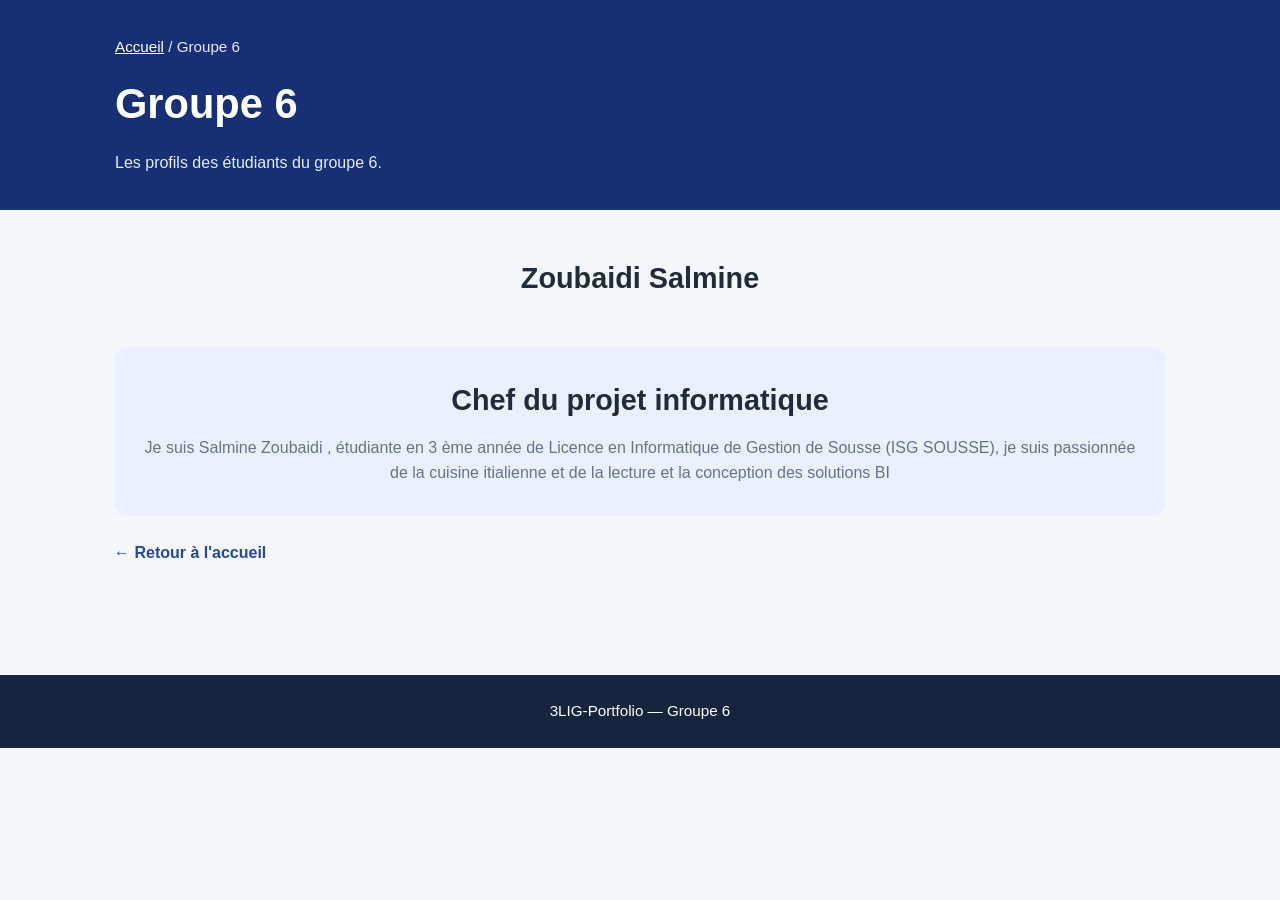
==== index.html @ 39ae94db "modification de l'index" ====
<!DOCTYPE html>
<html lang="fr">
<head>
    <meta charset="UTF-8">
    <meta name="viewport" content="width=device-width, initial-scale=1.0">
    <title>Groupe 6 | 3LIG-Portfolio</title>
    <link rel="stylesheet" href="../../css/styles.css">
</head>
<body>

    <header class="page-header">
        <div class="header-inner">
            <p class="breadcrumb">
                <a href="../../index.html">Accueil</a> / Groupe 6
            </p>
            <h1>Groupe 6</h1>
            <p>Les profils des étudiants du groupe 6.</p>
        </div>
    </header>

    <main class="container">
        <section class="section">
            <h2>Zoubaidi Salmine</h2>
            <div class="callout">
                <h2>Chef du projet informatique </h2>
                <p>
                    Je suis Salmine Zoubaidi , étudiante en 3 ème année de Licence en Informatique de Gestion de Sousse (ISG SOUSSE), je suis passionnée de la cuisine itialienne et de la lecture et la conception des solutions BI
                </p>
            </div>
            <a class="back-link" href="../../index.html">
                ← Retour à l'accueil
            </a>
        </section>
    </main>

    <footer class="footer">
        <p>3LIG-Portfolio — Groupe 6</p>
    </footer>

</body>
</html>
---- css/styles.css ----
/* ===== Réinitialisation ===== */
* {
    box-sizing: border-box;
    margin: 0;
    padding: 0;
}

:root {
    --primary: #2447a8;
    --primary-dark: #172f75;
    --background: #f4f7fc;
    --surface: #ffffff;
    --text: #202b3c;
    --muted: #64748b;
    --border: #e1e7f0;
}

html {
    scroll-behavior: smooth;
}

body {
    font-family: Arial, Helvetica, sans-serif;
    background: var(--background);
    color: var(--text);
    line-height: 1.6;
}

a {
    color: var(--primary);
    text-decoration: none;
}

a:hover {
    text-decoration: underline;
}

/* ===== En-tête et navigation ===== */
.hero {
    background: linear-gradient(135deg, #172f75, #3568d4);
    color: white;
    padding-bottom: 65px;
}

.navbar {
    max-width: 1100px;
    margin: auto;
    padding: 22px 24px;
    display: flex;
    justify-content: space-between;
    align-items: center;
    gap: 20px;
}

.logo {
    color: white;
    font-size: 1.25rem;
    font-weight: bold;
}

.nav-link {
    color: white;
}

.hero-content {
    max-width: 850px;
    margin: auto;
    padding: 65px 24px 20px;
    text-align: center;
}

.eyebrow {
    text-transform: uppercase;
    letter-spacing: 2px;
    font-size: 0.85rem;
    font-weight: bold;
    margin-bottom: 14px;
    opacity: 0.85;
}

.hero h1 {
    font-size: clamp(2rem, 5vw, 3.5rem);
    line-height: 1.2;
    margin-bottom: 20px;
}

.hero-content > p:not(.eyebrow) {
    max-width: 650px;
    margin: 0 auto 28px;
    color: #e5ecff;
}

/* ===== Boutons ===== */
.button {
    display: inline-block;
    background: white;
    color: var(--primary-dark);
    padding: 12px 22px;
    border-radius: 8px;
    font-weight: bold;
}

.button:hover {
    background: #eaf0ff;
    text-decoration: none;
}

/* ===== Contenu principal ===== */
.container {
    max-width: 1100px;
    margin: auto;
    padding: 45px 24px;
}

.intro {
    text-align: center;
    max-width: 780px;
    margin: 0 auto 50px;
}

.intro h2,
.section h2,
.callout h2 {
    font-size: 1.8rem;
    margin-bottom: 12px;
}

.intro p,
.section-description {
    color: var(--muted);
}

.section {
    margin-bottom: 45px;
}

.section > h2,
.section-description {
    text-align: center;
}

.section-description {
    margin-bottom: 28px;
}

/* ===== Grille de cartes ===== */
.cards {
    display: grid;
    grid-template-columns: repeat(auto-fit, minmax(230px, 1fr));
    gap: 22px;
    margin-top: 25px;
}

.card {
    background: var(--surface);
    border: 1px solid var(--border);
    border-radius: 14px;
    padding: 25px;
    box-shadow: 0 5px 18px rgba(25, 45, 85, 0.05);
}

.card h3 {
    margin: 12px 0 8px;
    font-size: 1.2rem;
}

.card p {
    color: var(--muted);
    margin-bottom: 18px;
}

.group-number {
    display: inline-block;
    color: var(--primary);
    background: #eaf0ff;
    padding: 5px 12px;
    border-radius: 7px;
    font-weight: bold;
}

.text-link {
    font-weight: bold;
}

/* ===== Pages de groupe et profils ===== */
.page-header {
    background: var(--primary-dark);
    color: white;
    padding: 35px 24px;
}

.page-header .header-inner {
    max-width: 1050px;
    margin: auto;
}

.page-header h1 {
    margin: 12px 0;
    font-size: clamp(1.8rem, 4vw, 2.6rem);
}

.page-header p {
    color: #e5ecff;
}

.breadcrumb {
    color: #e5ecff;
    font-size: 0.95rem;
}

.breadcrumb a {
    color: white;
    text-decoration: underline;
}

.profile-icon {
    width: 65px;
    height: 65px;
    border-radius: 50%;
    display: grid;
    place-items: center;
    background: #eaf0ff;
    color: var(--primary);
    font-size: 1.35rem;
    font-weight: bold;
    margin-bottom: 14px;
}

.profile-details {
    margin: 20px 0;
}

.profile-details p {
    margin-bottom: 8px;
}

.tag {
    display: inline-block;
    background: #edf2ff;
    color: var(--primary-dark);
    padding: 5px 10px;
    border-radius: 20px;
    margin: 4px 4px 4px 0;
    font-size: 0.85rem;
}

.back-link {
    display: inline-block;
    margin-top: 24px;
    font-weight: bold;
}

.callout {
    background: #eaf0ff;
    border-radius: 14px;
    padding: 30px;
    text-align: center;
    margin-top: 45px;
}

.callout p {
    color: var(--muted);
}

/* ===== Pied de page ===== */
.footer {
    background: #17243d;
    color: white;
    text-align: center;
    padding: 24px;
    margin-top: 20px;
}

.footer p {
    font-size: 0.95rem;
}

/* ===== Adaptation mobile ===== */
@media (max-width: 600px) {
    .navbar {
        padding: 18px;
        flex-wrap: wrap;
    }

    .hero-content {
        padding-top: 40px;
    }

    .container {
        padding: 30px 18px;
    }

    .cards {
        grid-template-columns: 1fr;
    }

    .callout {
        padding: 22px;
    }
}
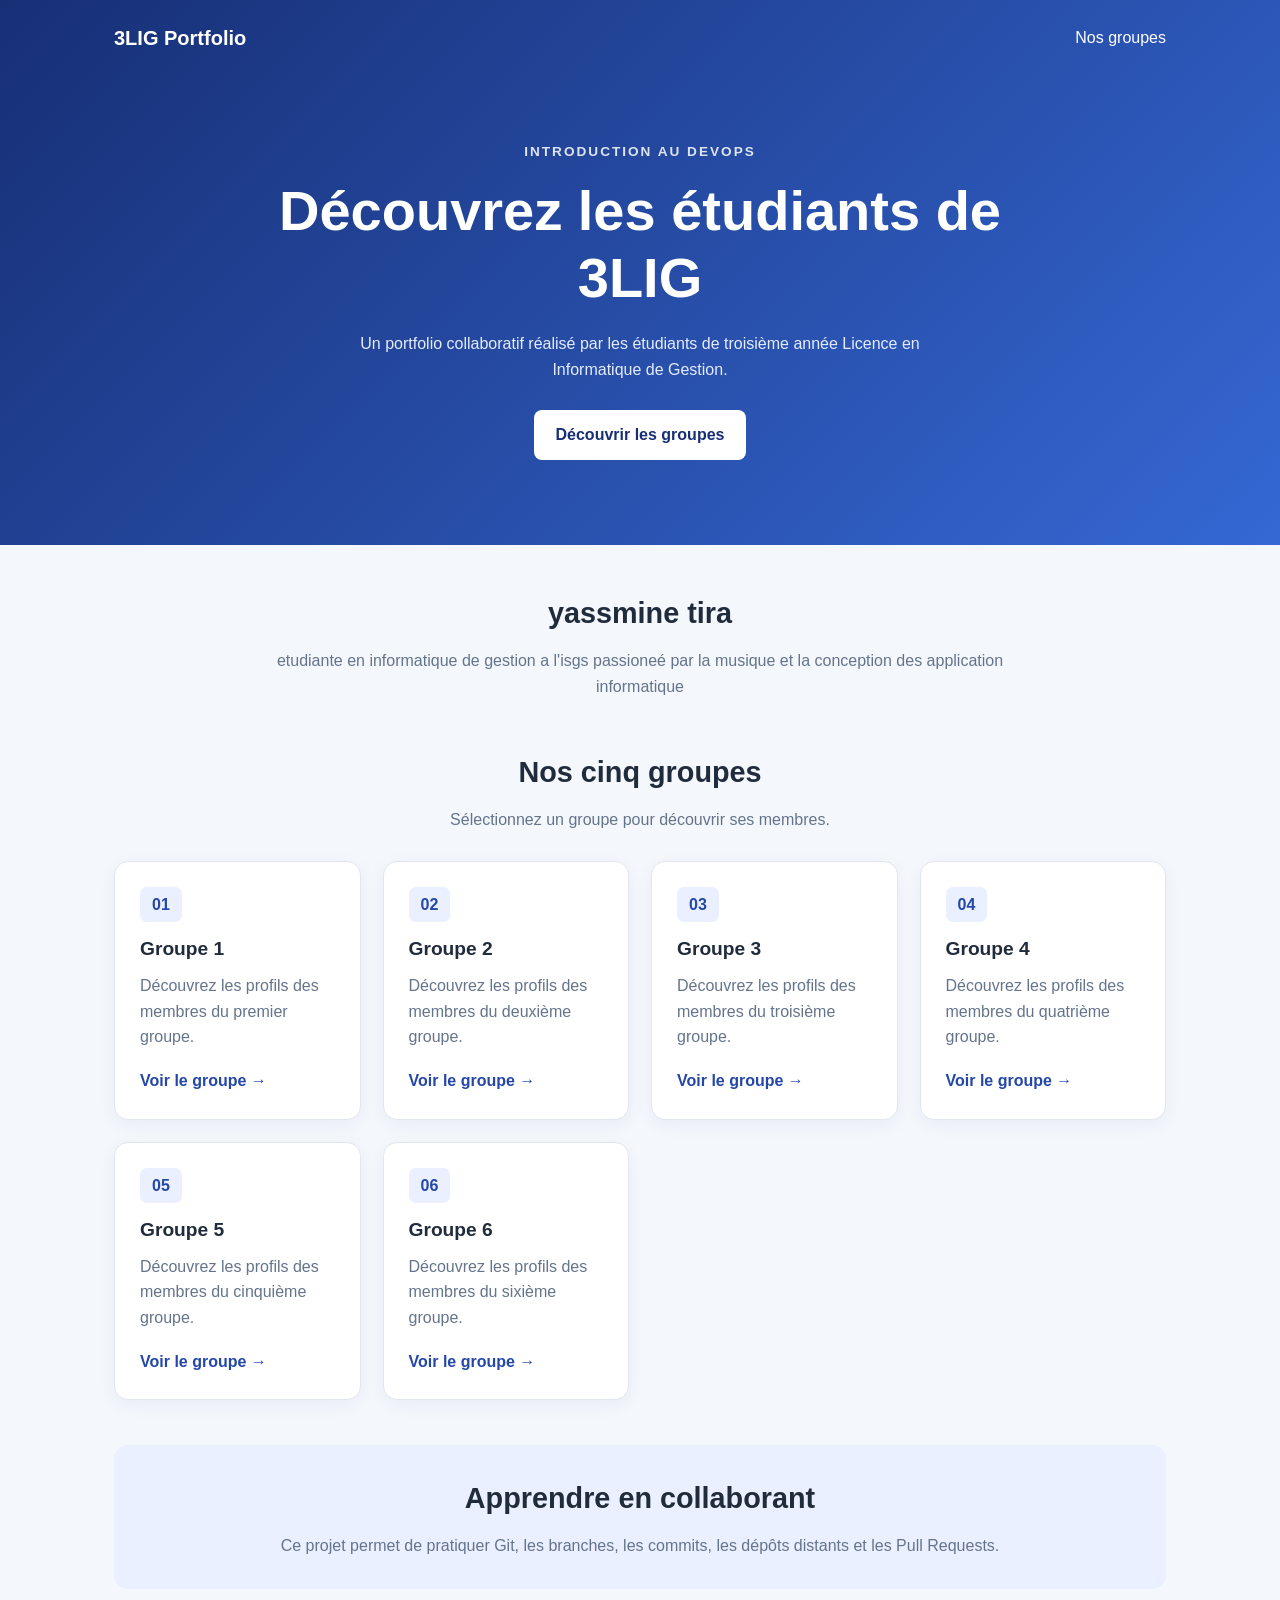
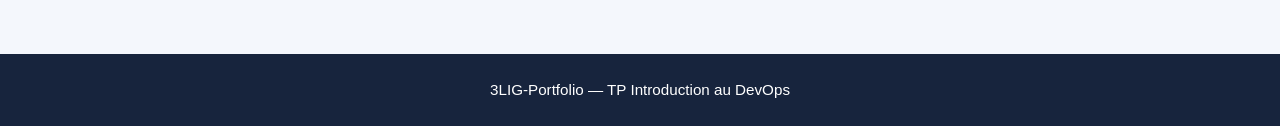
==== commit 389937bd: "modification de index" ====
--- a/index.html
+++ b/index.html
@@ -4,39 +4,111 @@
 <head>
     <meta charset="UTF-8">
     <meta name="viewport" content="width=device-width, initial-scale=1.0">
-    <title>Groupe 6 | 3LIG-Portfolio</title>
-    <link rel="stylesheet" href="../../css/styles.css">
+    <title>3LIG-Portfolio | Accueil</title>
+    <link rel="stylesheet" href="css/styles.css">
 </head>
 <body>
 
-    <header class="page-header">
-        <div class="header-inner">
-            <p class="breadcrumb">
-                <a href="../../index.html">Accueil</a> / Groupe 6
+    <header class="hero">
+        <nav class="navbar">
+            <a class="logo" href="index.html">3LIG Portfolio</a>
+            <a class="nav-link" href="#groupes">Nos groupes</a>
+        </nav>
+
+        <div class="hero-content">
+            <p class="eyebrow">Introduction au DevOps</p>
+            <h1>Découvrez les étudiants de 3LIG</h1>
+            <p>
+                Un portfolio collaboratif réalisé par les étudiants de troisième
+                année Licence en Informatique de Gestion.
             </p>
-            <h1>Groupe 6</h1>
-            <p>Les profils des étudiants du groupe 6.</p>
+            <a class="button" href="#groupes">Découvrir les groupes</a>
         </div>
     </header>
 
     <main class="container">
-        <section class="section">
-            <h2>Zoubaidi Salmine</h2>
-            <div class="callout">
-                <h2>Chef du projet informatique </h2>
-                <p>
-                    Je suis Salmine Zoubaidi , étudiante en 3 ème année de Licence en Informatique de Gestion de Sousse (ISG SOUSSE), je suis passionnée de la cuisine itialienne et de la lecture et la conception des solutions BI
-                </p>
+        <section class="intro">
+            <h2>yassmine tira </h2>
+            <p>
+                etudiante en informatique de gestion a l'isgs passioneé par la musique et la conception des application informatique
+            </p>
+        </section>
+
+        <section id="groupes" class="section">
+            <h2>Nos cinq groupes</h2>
+            <p class="section-description">
+                Sélectionnez un groupe pour découvrir ses membres.
+            </p>
+
+            <div class="cards">
+                <article class="card group-card">
+                    <span class="group-number">01</span>
+                    <h3>Groupe 1</h3>
+                    <p>Découvrez les profils des membres du premier groupe.</p>
+                    <a class="text-link" href="groupes/groupe1/index.html">
+                        Voir le groupe →
+                    </a>
+                </article>
+
+                <article class="card group-card">
+                    <span class="group-number">02</span>
+                    <h3>Groupe 2</h3>
+                    <p>Découvrez les profils des membres du deuxième groupe.</p>
+                    <a class="text-link" href="groupes/groupe2/index.html">
+                        Voir le groupe →
+                    </a>
+                </article>
+
+                <article class="card group-card">
+                    <span class="group-number">03</span>
+                    <h3>Groupe 3</h3>
+                    <p>Découvrez les profils des membres du troisième groupe.</p>
+                    <a class="text-link" href="groupes/groupe3/index.html">
+                        Voir le groupe →
+                    </a>
+                </article>
+
+                <article class="card group-card">
+                    <span class="group-number">04</span>
+                    <h3>Groupe 4</h3>
+                    <p>Découvrez les profils des membres du quatrième groupe.</p>
+                    <a class="text-link" href="groupes/groupe4/index.html">
+                        Voir le groupe →
+                    </a>
+                </article>
+
+                <article class="card group-card">
+                    <span class="group-number">05</span>
+                    <h3>Groupe 5</h3>
+                    <p>Découvrez les profils des membres du cinquième groupe.</p>
+                    <a class="text-link" href="groupes/groupe5/index.html">
+                        Voir le groupe →
+                    </a>
+                </article>
+
+                <article class="card group-card">
+                    <span class="group-number">06</span>
+                    <h3>Groupe 6</h3>
+                    <p>Découvrez les profils des membres du sixième groupe.</p>
+                    <a class="text-link" href="groupes/groupe6/index.html">
+                        Voir le groupe →
+                    </a>
+                </article>
             </div>
-            <a class="back-link" href="../../index.html">
-                ← Retour à l'accueil
-            </a>
+        </section>
+
+        <section class="callout">
+            <h2>Apprendre en collaborant</h2>
+            <p>
+                Ce projet permet de pratiquer Git, les branches, les commits,
+                les dépôts distants et les Pull Requests.
+            </p>
         </section>
     </main>
 
     <footer class="footer">
-        <p>3LIG-Portfolio — Groupe 6</p>
+        <p>3LIG-Portfolio — TP Introduction au DevOps</p>
     </footer>
 
 </body>
-</html>+</html>
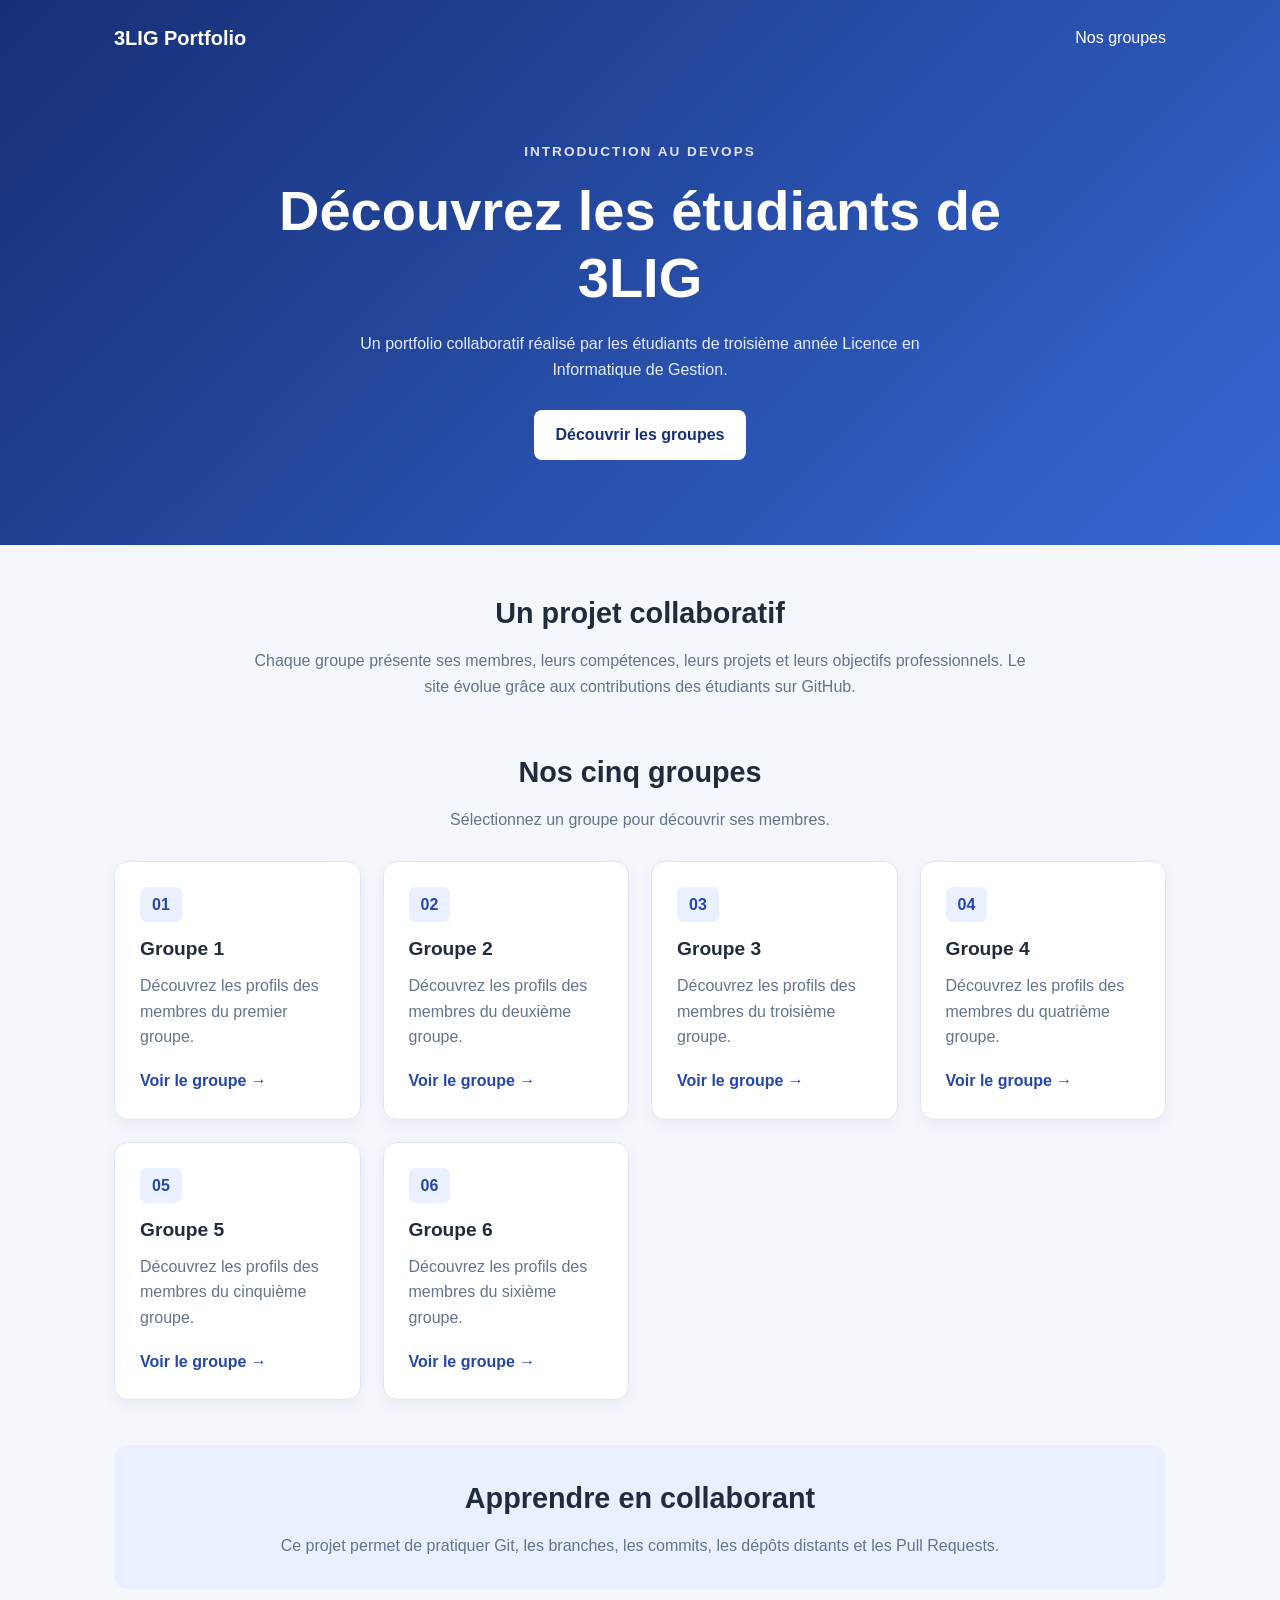
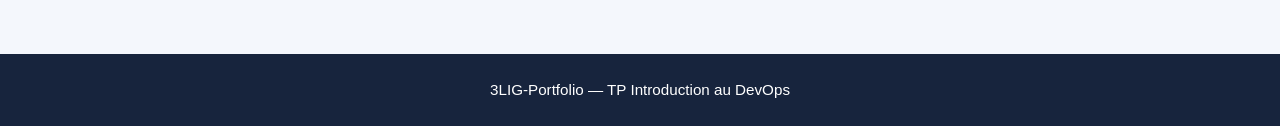
==== commit dfe7c577: "fix: Restaurer la page d'accueil" ====
--- a/index.html
+++ b/index.html
@@ -28,9 +28,11 @@
 
     <main class="container">
         <section class="intro">
-            <h2>yassmine tira </h2>
+            <h2>Un projet collaboratif</h2>
             <p>
-                etudiante en informatique de gestion a l'isgs passioneé par la musique et la conception des application informatique
+                Chaque groupe présente ses membres, leurs compétences,
+                leurs projets et leurs objectifs professionnels.
+                Le site évolue grâce aux contributions des étudiants sur GitHub.
             </p>
         </section>
 
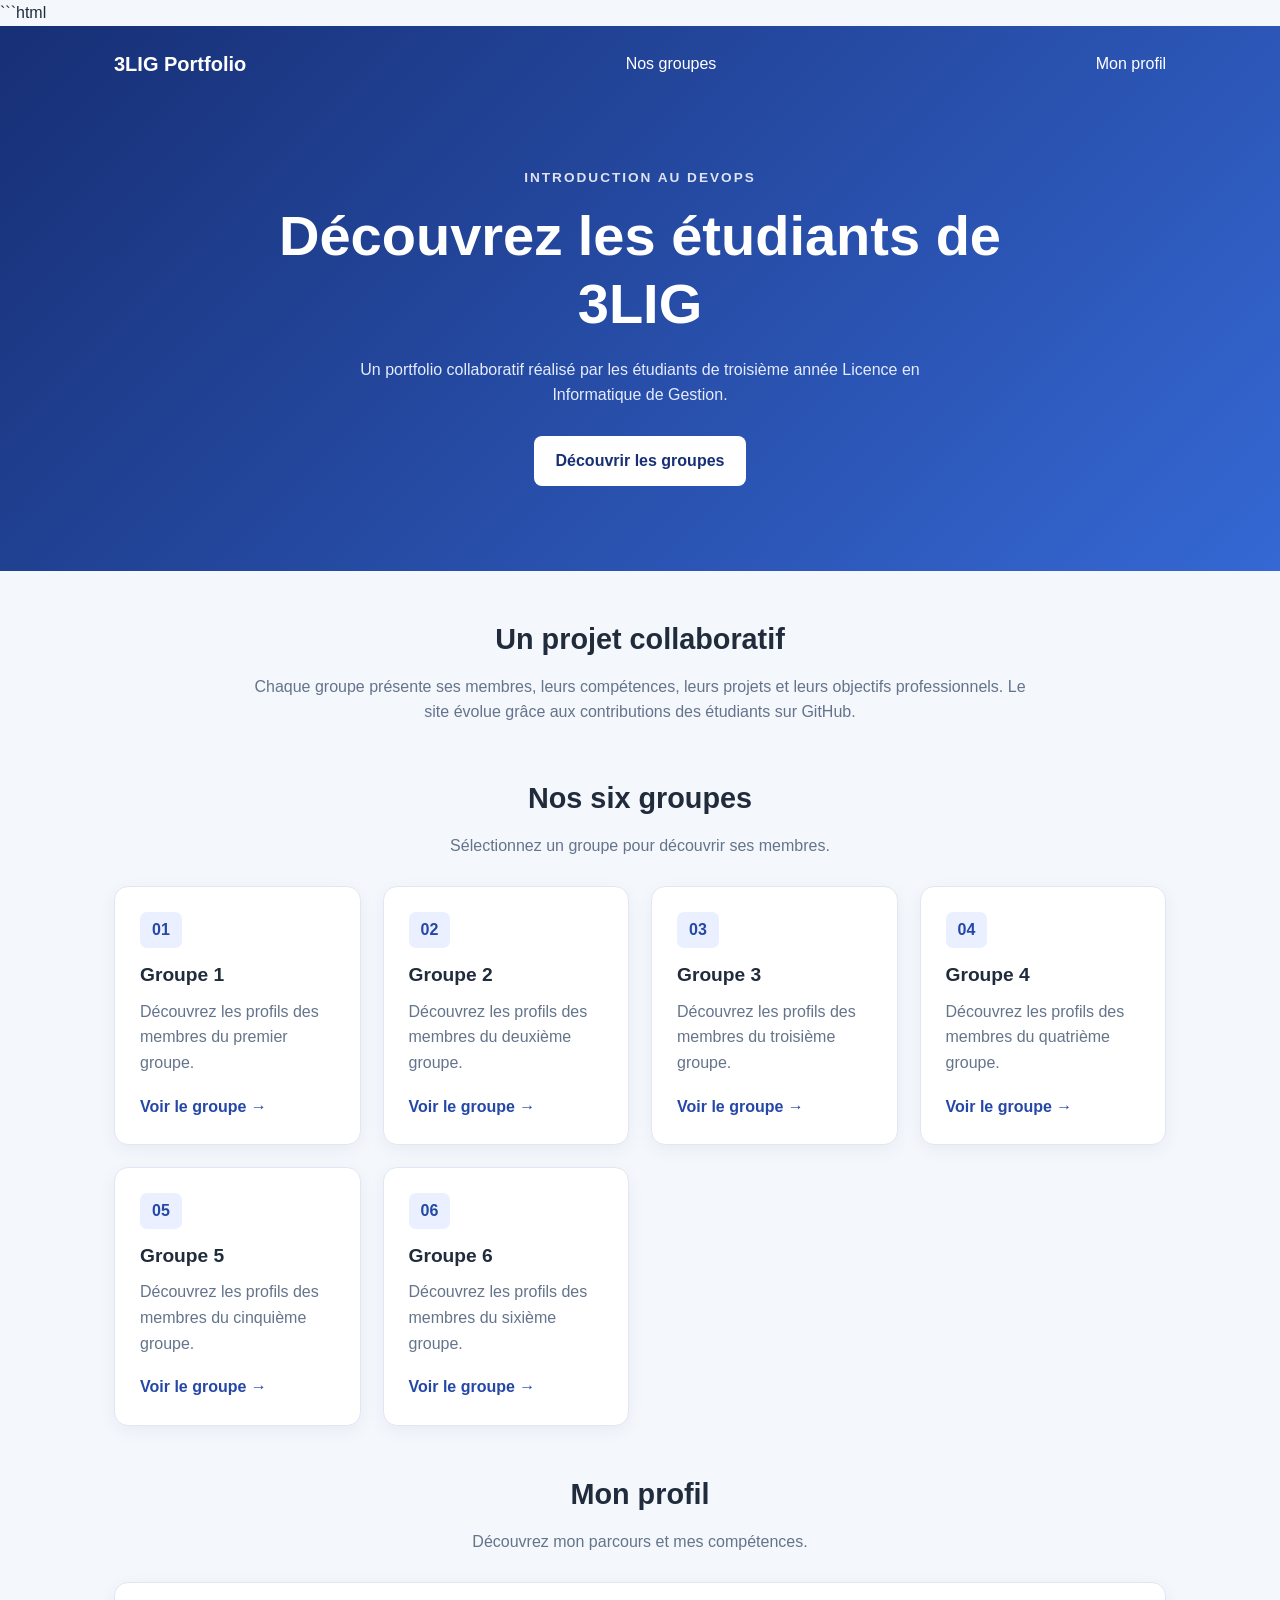
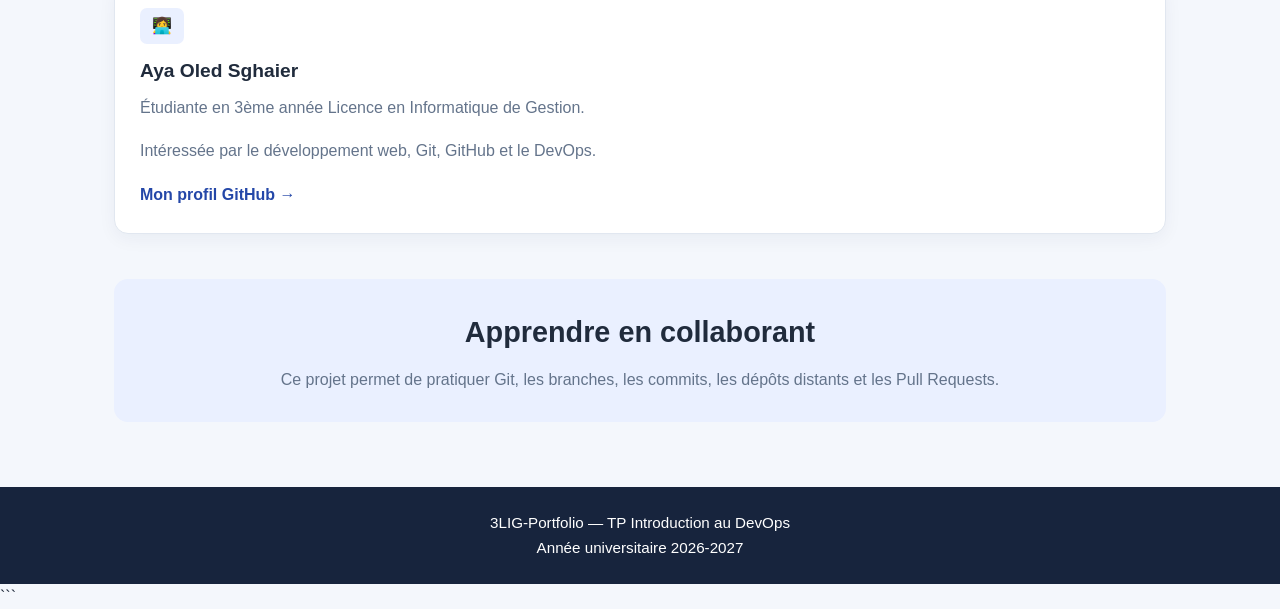
==== commit e8737ddb: "Merge 29d216e097a8896180365d10e0001dfabb45b77c into d20386728dd6b5fb8ed678567169e3ef48ae2e0a" ====
--- a/index.html
+++ b/index.html
@@ -1,4 +1,4 @@
-
+```html
 <!DOCTYPE html>
 <html lang="fr">
 <head>
@@ -13,6 +13,7 @@
         <nav class="navbar">
             <a class="logo" href="index.html">3LIG Portfolio</a>
             <a class="nav-link" href="#groupes">Nos groupes</a>
+            <a class="nav-link" href="#mon-profil">Mon profil</a>
         </nav>
 
         <div class="hero-content">
@@ -27,6 +28,7 @@
     </header>
 
     <main class="container">
+
         <section class="intro">
             <h2>Un projet collaboratif</h2>
             <p>
@@ -37,12 +39,13 @@
         </section>
 
         <section id="groupes" class="section">
-            <h2>Nos cinq groupes</h2>
+            <h2>Nos six groupes</h2>
             <p class="section-description">
                 Sélectionnez un groupe pour découvrir ses membres.
             </p>
 
             <div class="cards">
+
                 <article class="card group-card">
                     <span class="group-number">01</span>
                     <h3>Groupe 1</h3>
@@ -96,21 +99,58 @@
                         Voir le groupe →
                     </a>
                 </article>
+
+            </div>
+        </section>
+
+        <!-- Carte personnelle de l'étudiante -->
+        <section class="section" id="mon-profil">
+            <h2>Mon profil</h2>
+            <p class="section-description">
+                Découvrez mon parcours et mes compétences.
+            </p>
+
+            <div class="cards">
+                <article class="card group-card">
+                    <span class="group-number">👩‍💻</span>
+
+                    <h3>Aya Oled Sghaier</h3>
+
+                    <p>
+                        Étudiante en 3ème année Licence
+                        en Informatique de Gestion.
+                    </p>
+
+                    <p>
+                        Intéressée par le développement web,
+                        Git, GitHub et le DevOps.
+                    </p>
+
+                    <a class="text-link"
+                       href="https://github.com/TON_USERNAME"
+                       target="_blank"
+                       rel="noopener noreferrer">
+                        Mon profil GitHub →
+                    </a>
+                </article>
             </div>
         </section>
 
         <section class="callout">
             <h2>Apprendre en collaborant</h2>
             <p>
-                Ce projet permet de pratiquer Git, les branches, les commits,
-                les dépôts distants et les Pull Requests.
+                Ce projet permet de pratiquer Git, les branches,
+                les commits, les dépôts distants et les Pull Requests.
             </p>
         </section>
+
     </main>
 
     <footer class="footer">
         <p>3LIG-Portfolio — TP Introduction au DevOps</p>
+        <p>Année universitaire 2026-2027</p>
     </footer>
 
 </body>
 </html>
+```
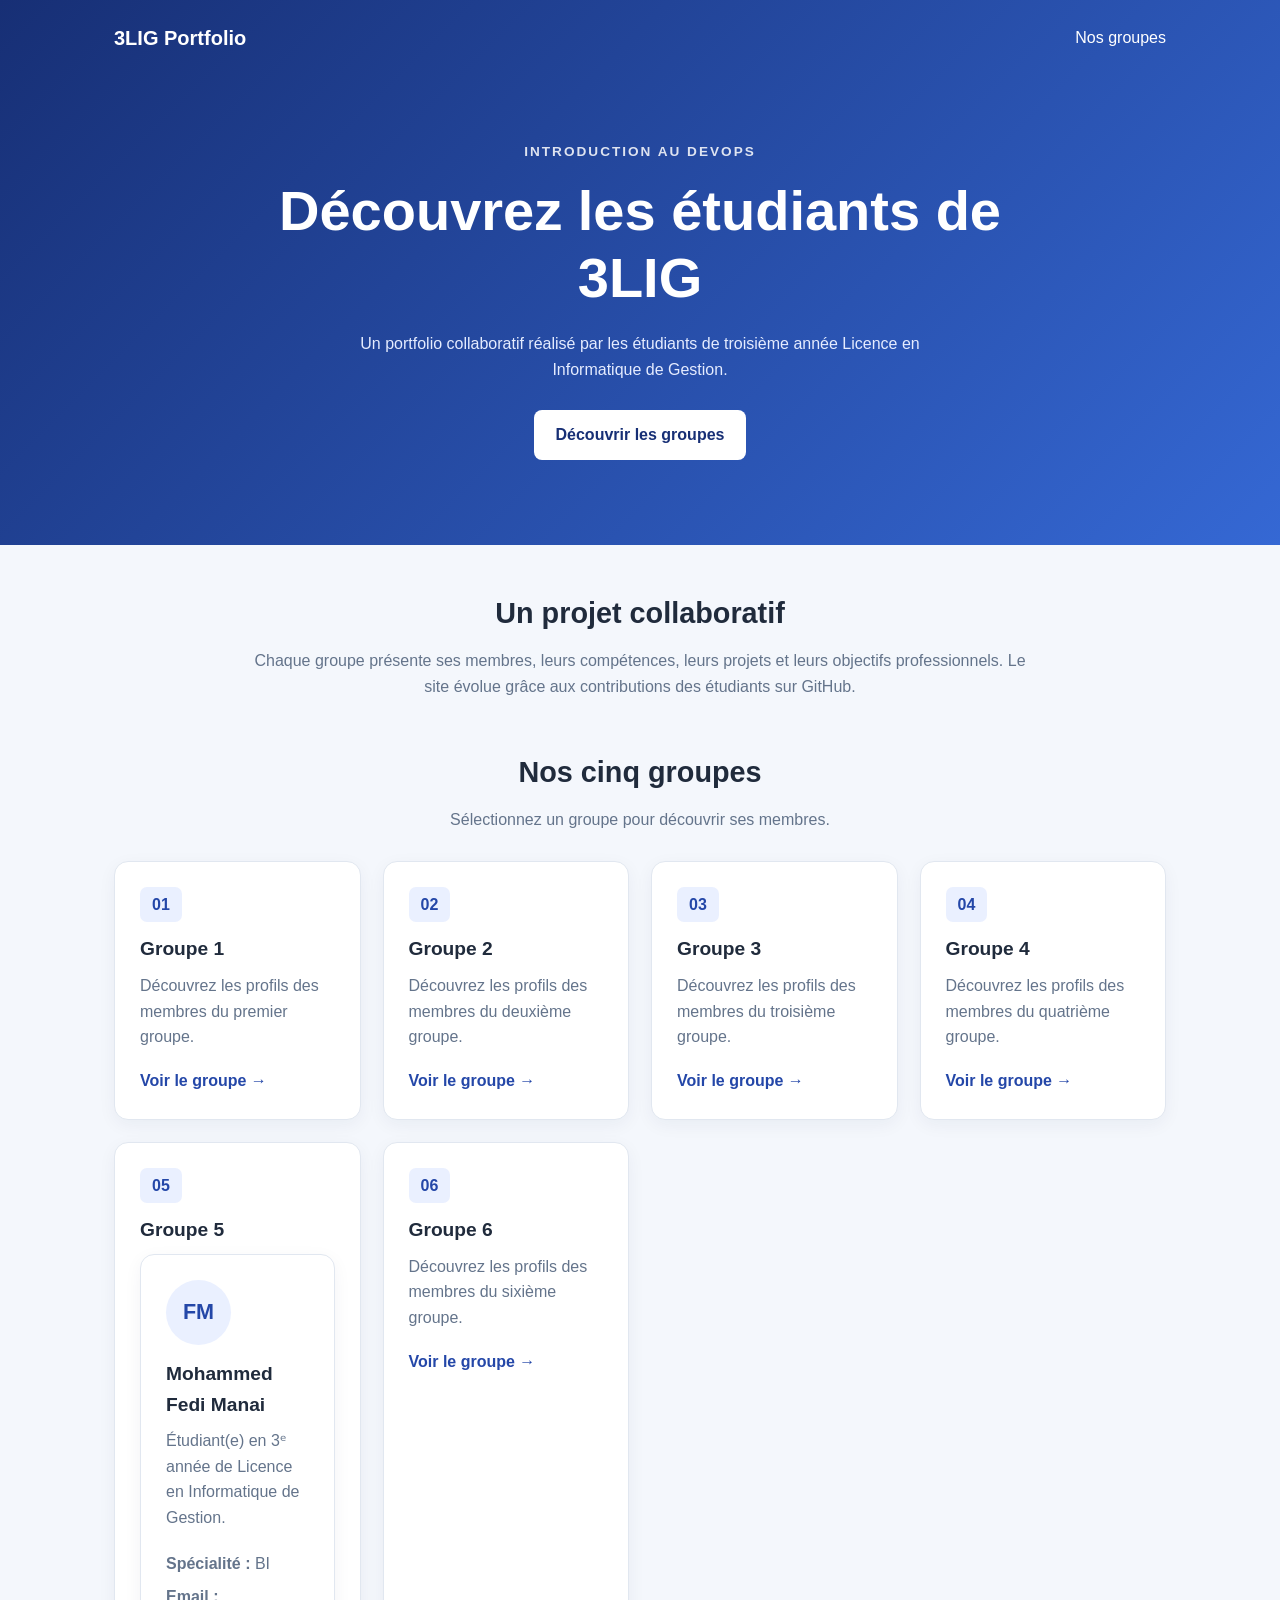
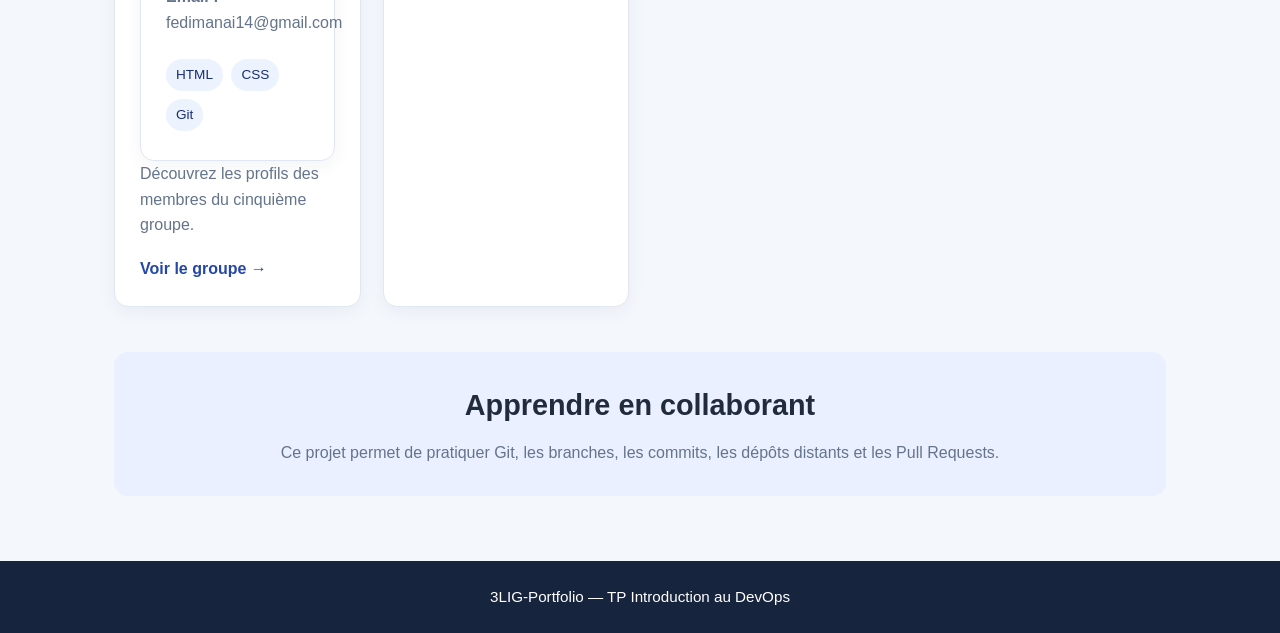
==== commit edb47881: "Merge 49027c526a6bf510501278e601207b57f9ed2663 into d20386728dd6b5fb8ed678567169e3ef48ae2e0a" ====
--- a/index.html
+++ b/index.html
@@ -1,4 +1,4 @@
-```html
+
 <!DOCTYPE html>
 <html lang="fr">
 <head>
@@ -13,7 +13,6 @@
         <nav class="navbar">
             <a class="logo" href="index.html">3LIG Portfolio</a>
             <a class="nav-link" href="#groupes">Nos groupes</a>
-            <a class="nav-link" href="#mon-profil">Mon profil</a>
         </nav>
 
         <div class="hero-content">
@@ -28,7 +27,6 @@
     </header>
 
     <main class="container">
-
         <section class="intro">
             <h2>Un projet collaboratif</h2>
             <p>
@@ -39,13 +37,12 @@
         </section>
 
         <section id="groupes" class="section">
-            <h2>Nos six groupes</h2>
+            <h2>Nos cinq groupes</h2>
             <p class="section-description">
                 Sélectionnez un groupe pour découvrir ses membres.
             </p>
 
             <div class="cards">
-
                 <article class="card group-card">
                     <span class="group-number">01</span>
                     <h3>Groupe 1</h3>
@@ -85,6 +82,23 @@
                 <article class="card group-card">
                     <span class="group-number">05</span>
                     <h3>Groupe 5</h3>
+                    <article class="card">
+    <div class="profile-icon" aria-hidden="true">FM</div>
+
+    <h3>Mohammed Fedi Manai</h3>
+    <p>Étudiant(e) en 3ᵉ année de Licence en Informatique de Gestion.</p>
+
+    <div class="profile-details">
+        <p><strong>Spécialité :</strong> BI</p>
+        <p><strong>Email :</strong> fedimanai14@gmail.com</p>
+    </div>
+
+    <div aria-label="Compétences">
+        <span class="tag">HTML</span>
+        <span class="tag">CSS</span>
+        <span class="tag">Git</span>
+    </div>
+</article>
                     <p>Découvrez les profils des membres du cinquième groupe.</p>
                     <a class="text-link" href="groupes/groupe5/index.html">
                         Voir le groupe →
@@ -99,58 +113,21 @@
                         Voir le groupe →
                     </a>
                 </article>
-
-            </div>
-        </section>
-
-        <!-- Carte personnelle de l'étudiante -->
-        <section class="section" id="mon-profil">
-            <h2>Mon profil</h2>
-            <p class="section-description">
-                Découvrez mon parcours et mes compétences.
-            </p>
-
-            <div class="cards">
-                <article class="card group-card">
-                    <span class="group-number">👩‍💻</span>
-
-                    <h3>Aya Oled Sghaier</h3>
-
-                    <p>
-                        Étudiante en 3ème année Licence
-                        en Informatique de Gestion.
-                    </p>
-
-                    <p>
-                        Intéressée par le développement web,
-                        Git, GitHub et le DevOps.
-                    </p>
-
-                    <a class="text-link"
-                       href="https://github.com/TON_USERNAME"
-                       target="_blank"
-                       rel="noopener noreferrer">
-                        Mon profil GitHub →
-                    </a>
-                </article>
             </div>
         </section>
 
         <section class="callout">
             <h2>Apprendre en collaborant</h2>
             <p>
-                Ce projet permet de pratiquer Git, les branches,
-                les commits, les dépôts distants et les Pull Requests.
+                Ce projet permet de pratiquer Git, les branches, les commits,
+                les dépôts distants et les Pull Requests.
             </p>
         </section>
-
     </main>
 
     <footer class="footer">
         <p>3LIG-Portfolio — TP Introduction au DevOps</p>
-        <p>Année universitaire 2026-2027</p>
     </footer>
 
 </body>
 </html>
-```
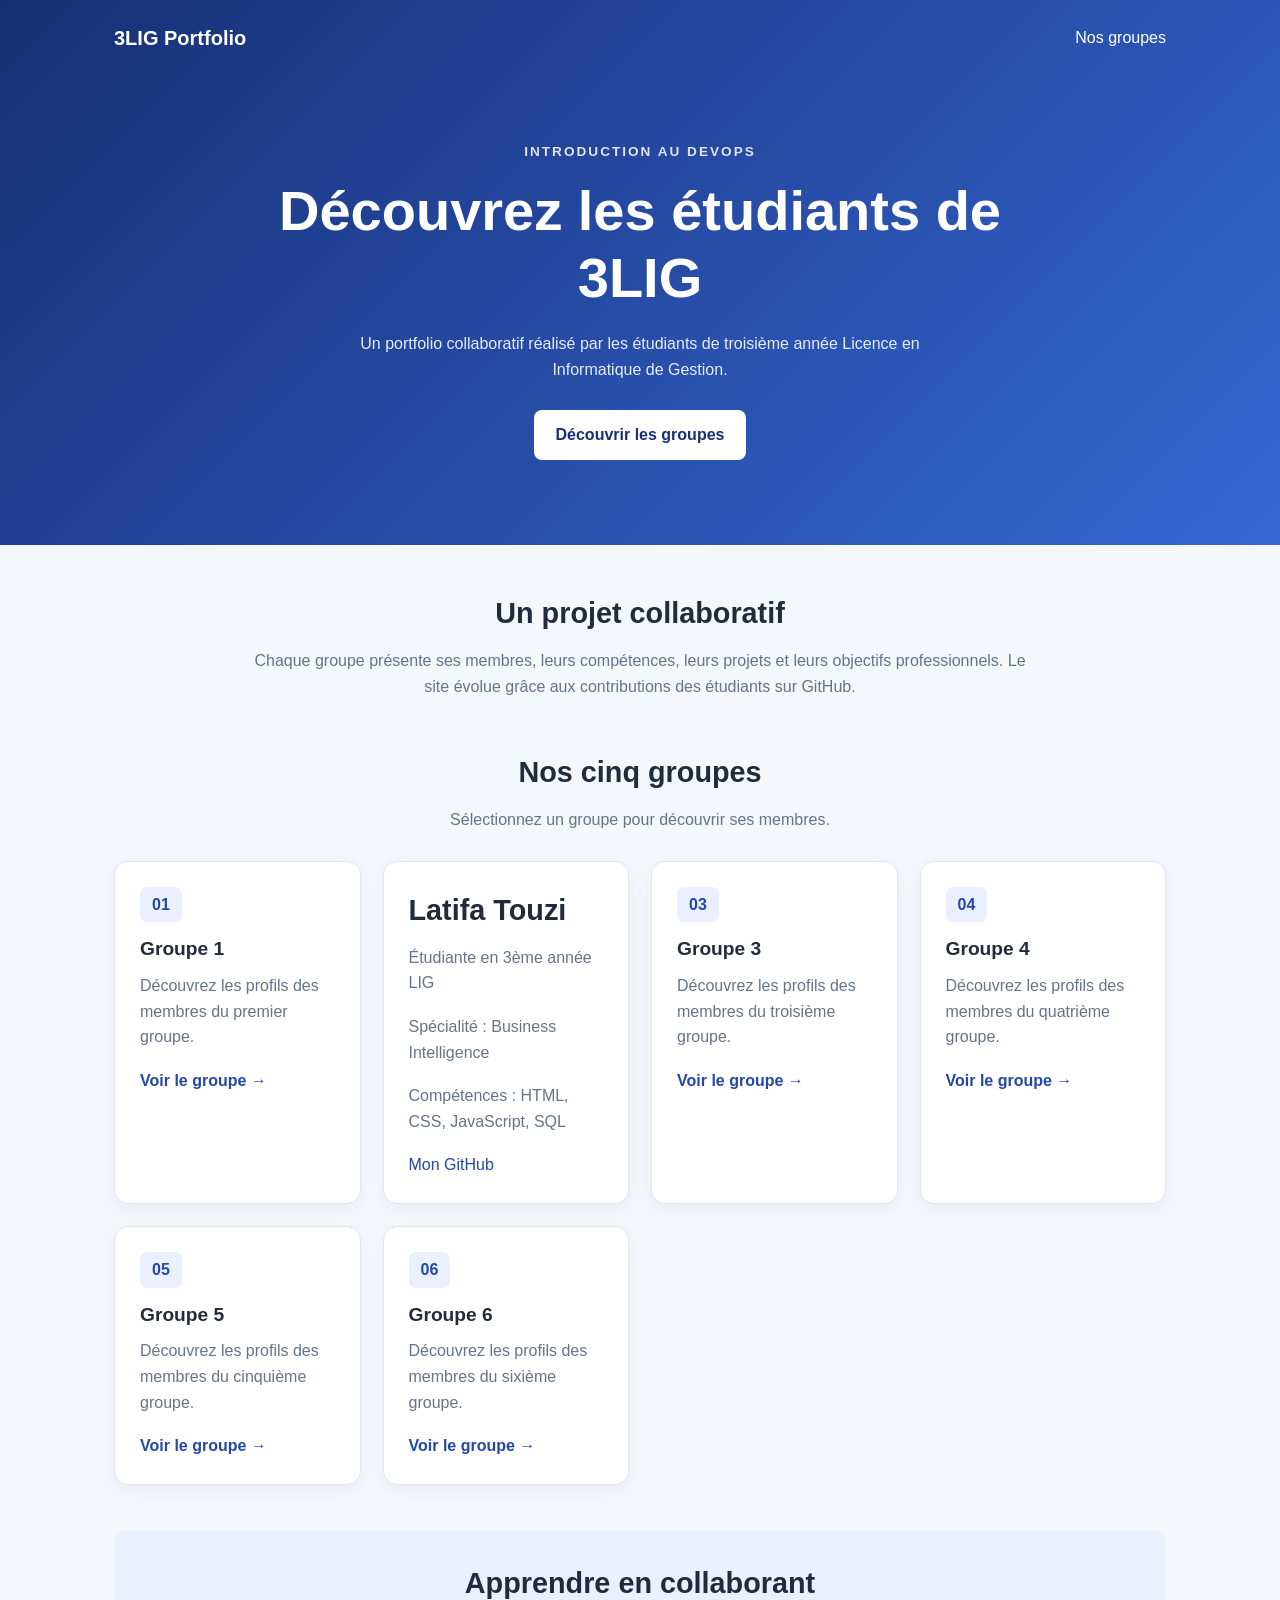
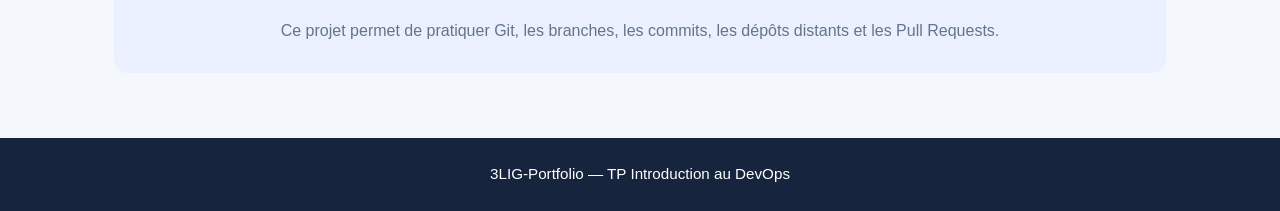
==== commit 2db2fe35: "Merge 4cec6637bdc05aca0ab0a4f7c804020c7c7eaac4 into d20386728dd6b5fb8ed678567169e3ef48ae2e0a" ====
--- a/index.html
+++ b/index.html
@@ -51,16 +51,13 @@
                         Voir le groupe →
                     </a>
                 </article>
-
-                <article class="card group-card">
-                    <span class="group-number">02</span>
-                    <h3>Groupe 2</h3>
-                    <p>Découvrez les profils des membres du deuxième groupe.</p>
-                    <a class="text-link" href="groupes/groupe2/index.html">
-                        Voir le groupe →
-                    </a>
-                </article>
-
+<article class="card">
+    <h2>Latifa Touzi</h2>
+    <p>Étudiante en 3ème année LIG</p>
+    <p>Spécialité : Business Intelligence</p>
+    <p>Compétences : HTML, CSS, JavaScript, SQL</p>
+    <a href="https://github.com/latifatouzi">Mon GitHub</a>
+</article>
                 <article class="card group-card">
                     <span class="group-number">03</span>
                     <h3>Groupe 3</h3>
@@ -82,23 +79,6 @@
                 <article class="card group-card">
                     <span class="group-number">05</span>
                     <h3>Groupe 5</h3>
-                    <article class="card">
-    <div class="profile-icon" aria-hidden="true">FM</div>
-
-    <h3>Mohammed Fedi Manai</h3>
-    <p>Étudiant(e) en 3ᵉ année de Licence en Informatique de Gestion.</p>
-
-    <div class="profile-details">
-        <p><strong>Spécialité :</strong> BI</p>
-        <p><strong>Email :</strong> fedimanai14@gmail.com</p>
-    </div>
-
-    <div aria-label="Compétences">
-        <span class="tag">HTML</span>
-        <span class="tag">CSS</span>
-        <span class="tag">Git</span>
-    </div>
-</article>
                     <p>Découvrez les profils des membres du cinquième groupe.</p>
                     <a class="text-link" href="groupes/groupe5/index.html">
                         Voir le groupe →
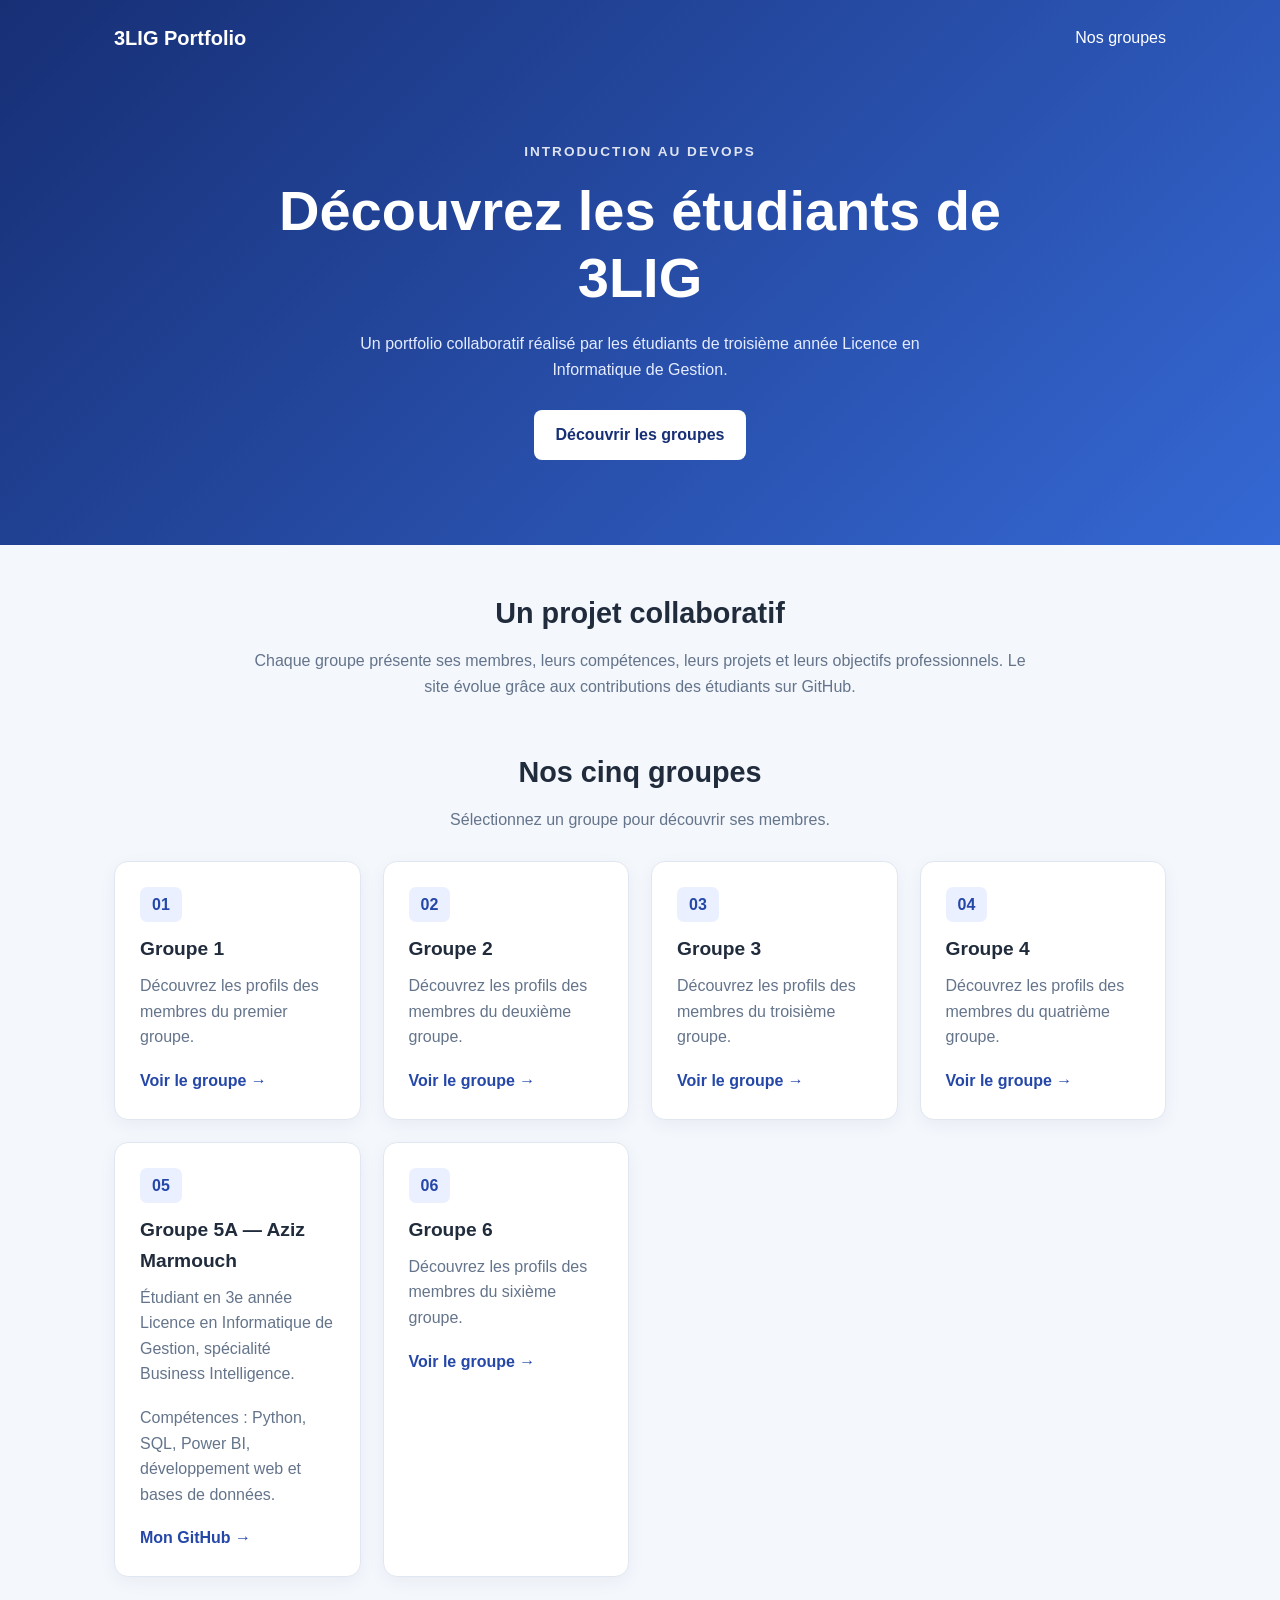
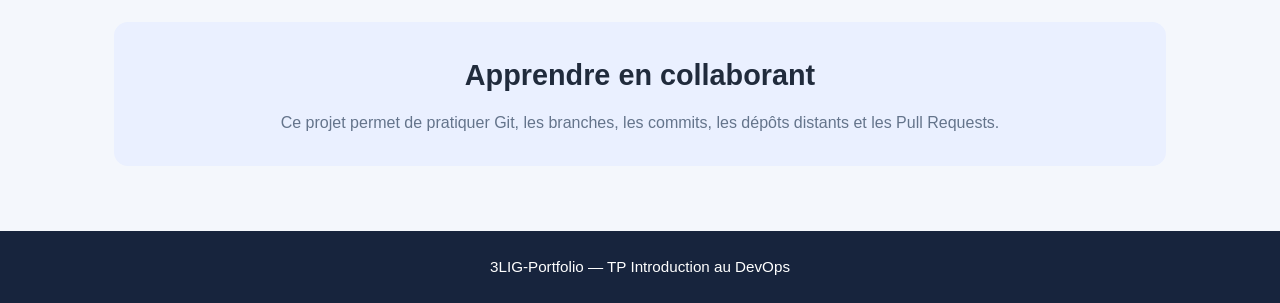
==== commit a735dec3: "Merge 3a106b471fc2922c57cfde3154ba8a0ec074929a into d20386728dd6b5fb8ed678567169e3ef48ae2e0a" ====
--- a/index.html
+++ b/index.html
@@ -51,13 +51,16 @@
                         Voir le groupe →
                     </a>
                 </article>
-<article class="card">
-    <h2>Latifa Touzi</h2>
-    <p>Étudiante en 3ème année LIG</p>
-    <p>Spécialité : Business Intelligence</p>
-    <p>Compétences : HTML, CSS, JavaScript, SQL</p>
-    <a href="https://github.com/latifatouzi">Mon GitHub</a>
-</article>
+
+                <article class="card group-card">
+                    <span class="group-number">02</span>
+                    <h3>Groupe 2</h3>
+                    <p>Découvrez les profils des membres du deuxième groupe.</p>
+                    <a class="text-link" href="groupes/groupe2/index.html">
+                        Voir le groupe →
+                    </a>
+                </article>
+
                 <article class="card group-card">
                     <span class="group-number">03</span>
                     <h3>Groupe 3</h3>
@@ -78,10 +81,11 @@
 
                 <article class="card group-card">
                     <span class="group-number">05</span>
-                    <h3>Groupe 5</h3>
-                    <p>Découvrez les profils des membres du cinquième groupe.</p>
-                    <a class="text-link" href="groupes/groupe5/index.html">
-                        Voir le groupe →
+                    <h3>Groupe 5A — Aziz Marmouch</h3>
+                    <p>Étudiant en 3e année Licence en Informatique de Gestion, spécialité Business  Intelligence.</p>
+                    <p>Compétences : Python, SQL, Power BI, développement web et bases de données.</p>
+                    <a class="text-link" href="https://github.com/marmouchaziz749-commits"  target="_blank" rel="noopener noreferrer">
+                        Mon GitHub →
                     </a>
                 </article>
 
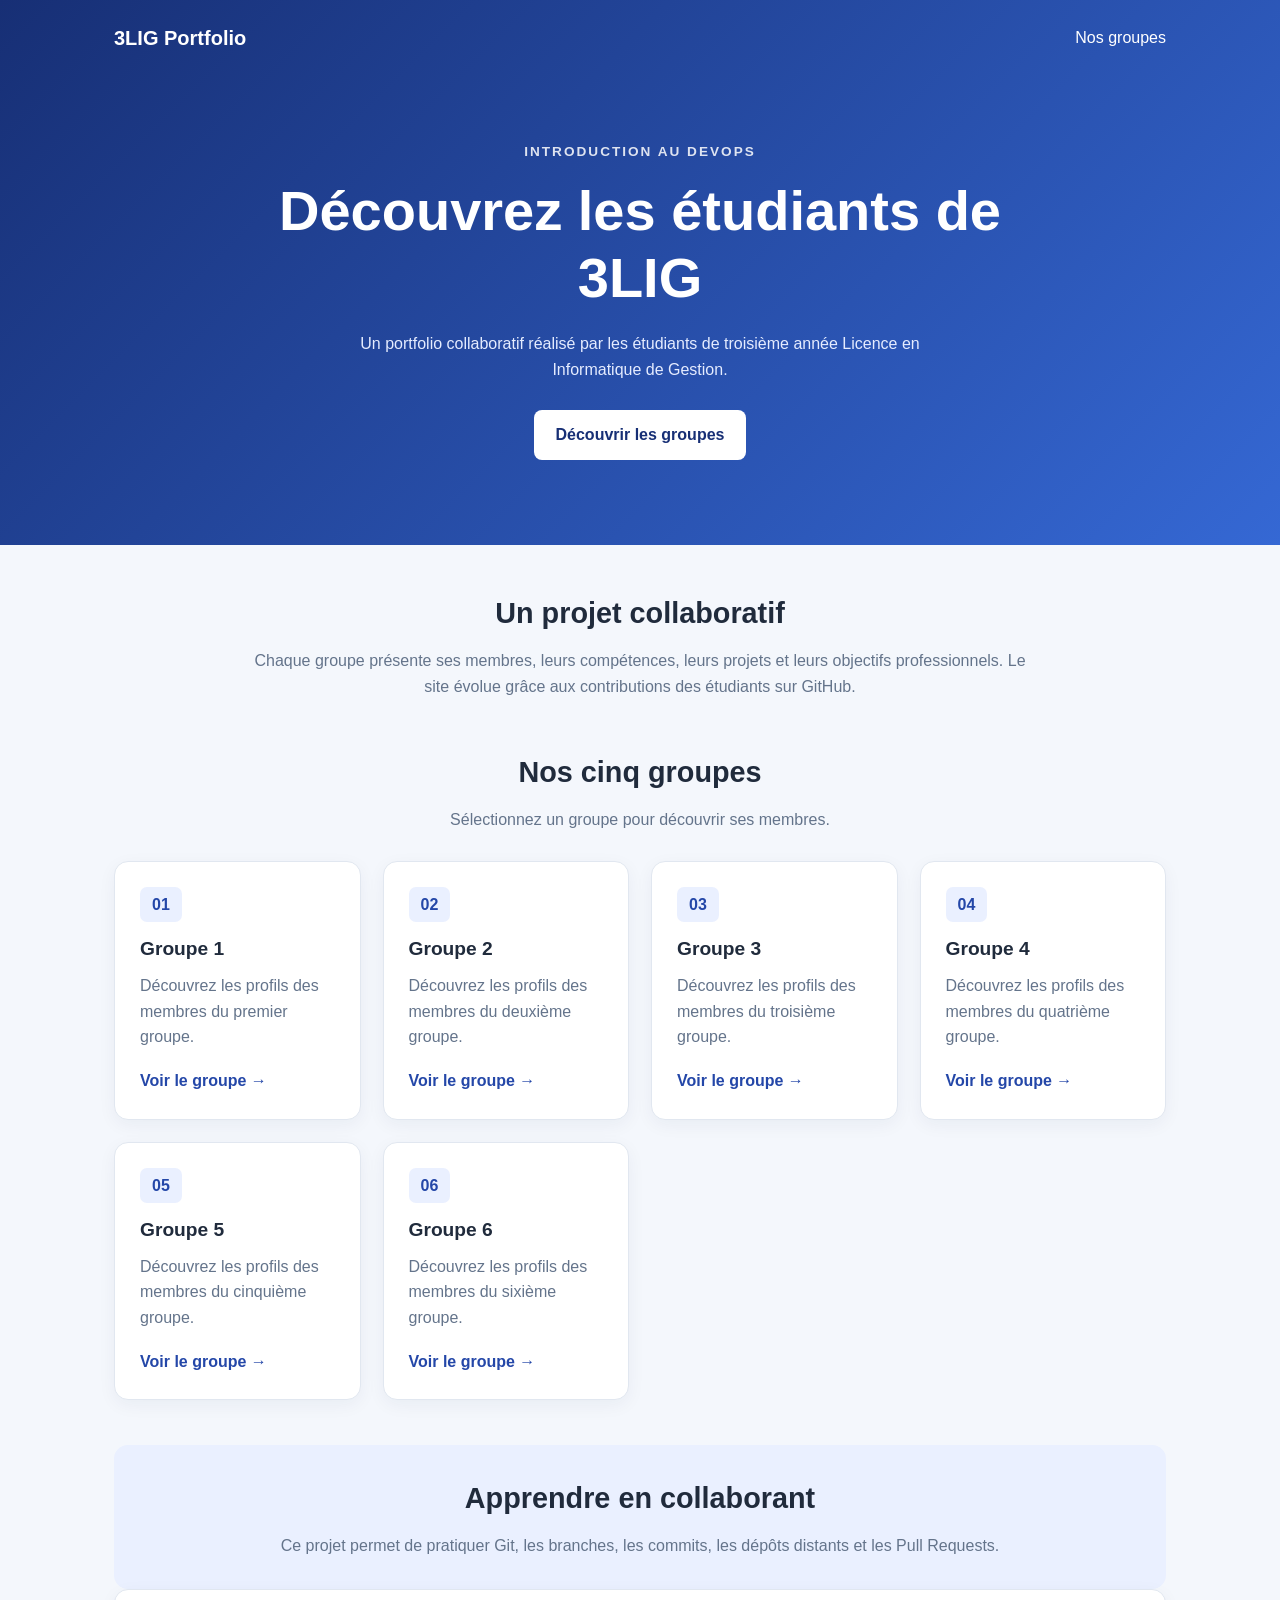
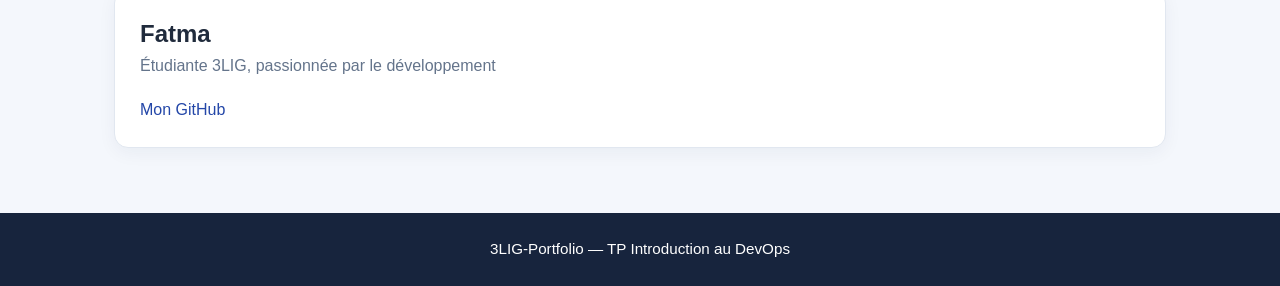
==== commit 39bd0105: "Merge fcc9e4b2c6ef097d7b5c023a5df504367c3e3cda into aa188ef05b13f69a251da8abf8e2f092a60a27f0" ====
--- a/index.html
+++ b/index.html
@@ -81,11 +81,10 @@
 
                 <article class="card group-card">
                     <span class="group-number">05</span>
-                    <h3>Groupe 5A — Aziz Marmouch</h3>
-                    <p>Étudiant en 3e année Licence en Informatique de Gestion, spécialité Business  Intelligence.</p>
-                    <p>Compétences : Python, SQL, Power BI, développement web et bases de données.</p>
-                    <a class="text-link" href="https://github.com/marmouchaziz749-commits"  target="_blank" rel="noopener noreferrer">
-                        Mon GitHub →
+                    <h3>Groupe 5</h3>
+                    <p>Découvrez les profils des membres du cinquième groupe.</p>
+                    <a class="text-link" href="groupes/groupe5/index.html">
+                        Voir le groupe →
                     </a>
                 </article>
 
@@ -107,6 +106,12 @@
                 les dépôts distants et les Pull Requests.
             </p>
         </section>
+<article class="card">
+  <h2>Fatma</h2>
+  <p>Étudiante 3LIG, passionnée par le développement</p>
+  <a href="https://github.com/bendhaoufatma02-design">Mon GitHub</a>
+</article>
+
     </main>
 
     <footer class="footer">
